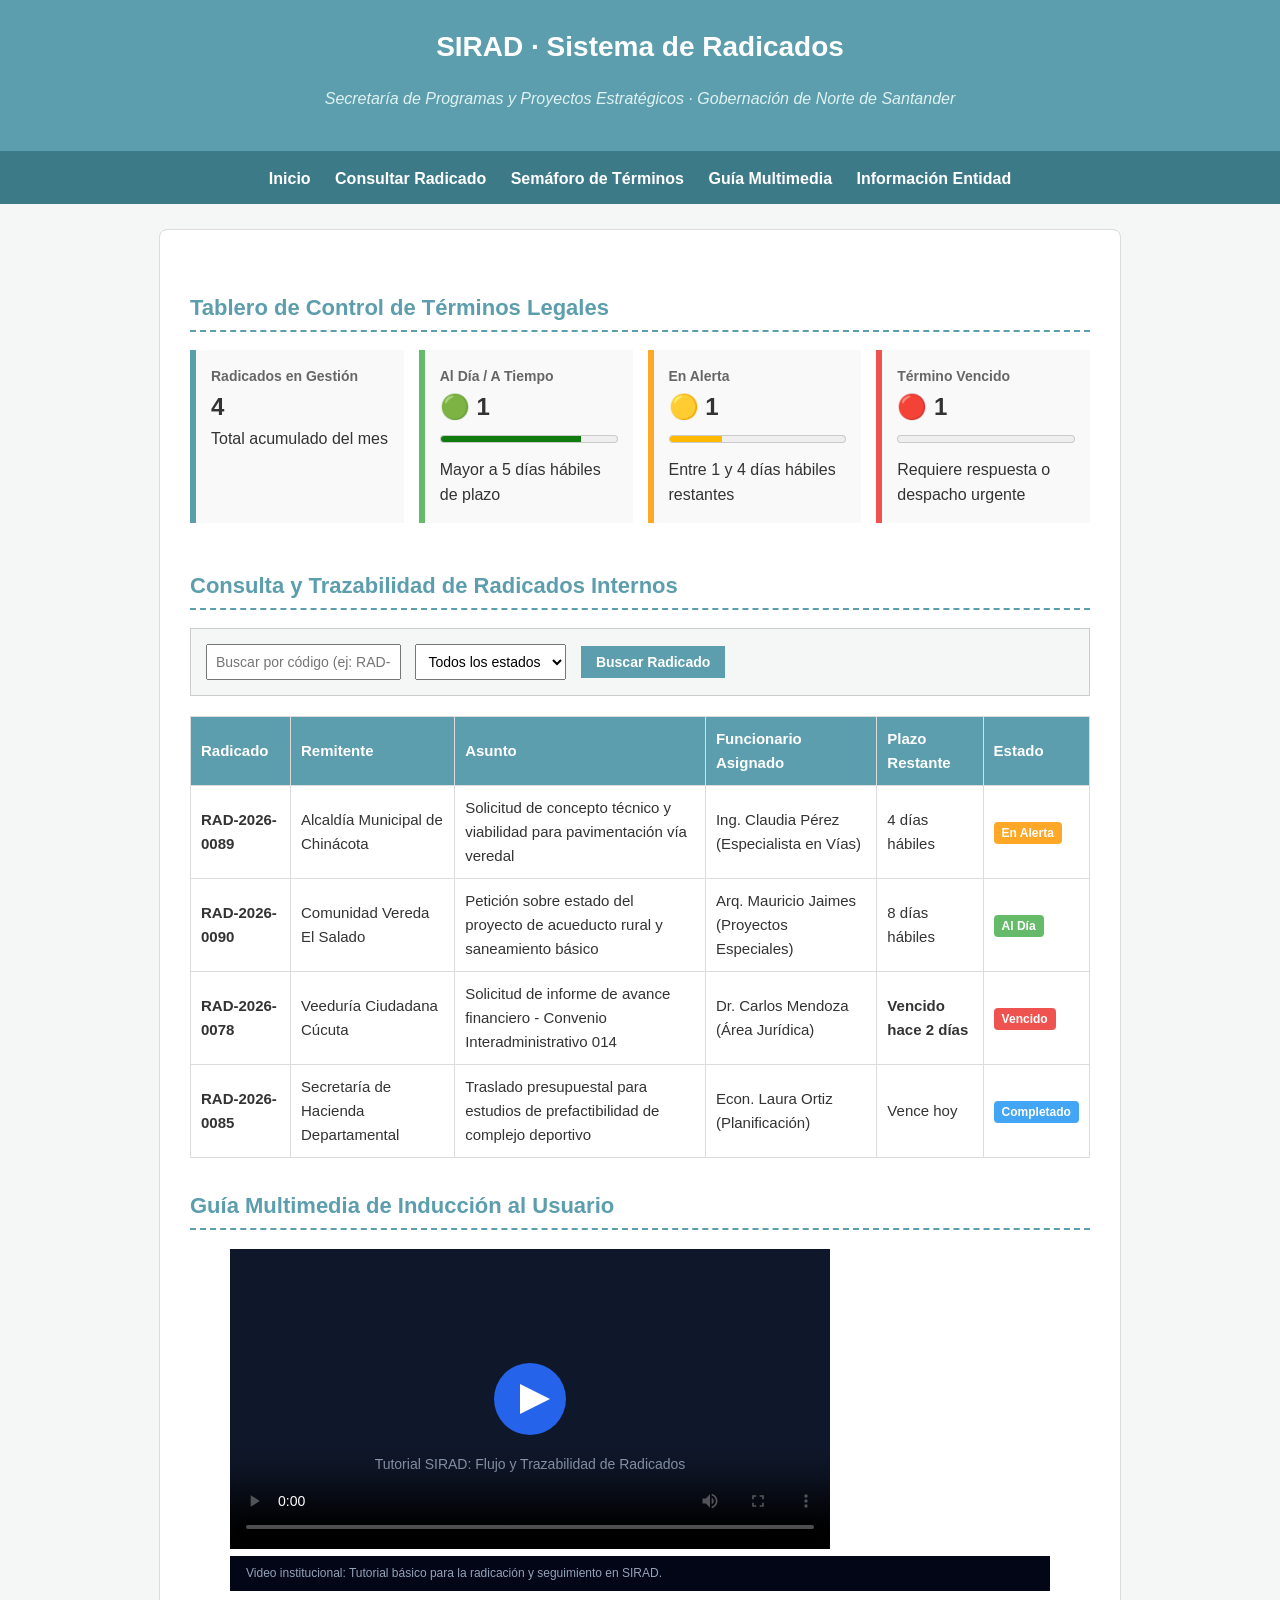
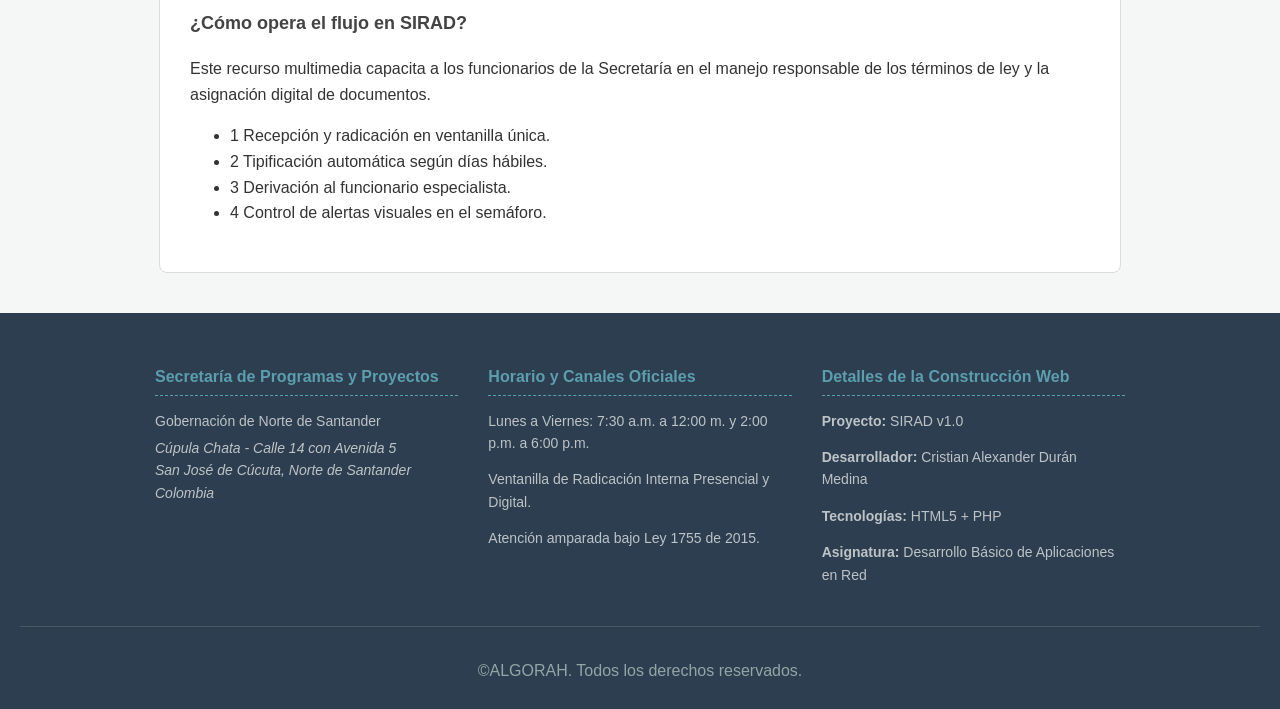
==== index.html @ 724f5de1 "implementacion de las cinco mejoras" ====
<!DOCTYPE html>
<html lang="es-CO">

<head>
    <!-- config basica html -->
    <meta charset="UTF-8">
    <meta name="viewport" content="width=device-width, initial-scale=1.0">
    <meta http-equiv="X-UA-Compatible" content="ie=edge">

    <!-- datos de la pajina y seo -->
    <title>SIRAD · Sistema de Control y Trazabilidad de Radicados</title>
    <meta name="description"
        content="SIRAD: Sistema web para el control de flujo interno, seguimiento de términos legales y semáforo de plazos de correspondencia oficial de la Gobernación de Norte de Santander.">
    <meta name="keywords"
        content="SIRAD, radicados, gestión documental, correspondencia, términos legales, Gobernación Norte de Santander, Cúcuta">
    <meta name="author" content="Cristian Alexander Durán Medina">
    <meta name="DC.Title" content="SIRAD - Sistema de Control y Trazabilidad de Radicados">
    <meta name="DC.Creator" content="Gobernación de Norte de Santander">
    <meta name="robots" content="index, follow">

    <!-- colorcito para el celular -->
    <meta name="theme-color" content="#1e3a8a">

    <!-- para compartir en redes -->
    <meta property="og:title" content="SIRAD · Control y Trazabilidad de Radicados">
    <meta property="og:description"
        content="Plataforma de seguimiento y control de plazos legales para la Secretaría de Programas y Proyectos Estratégicos.">
    <meta property="og:type" content="website">

    <!-- archivo de estilos css -->
    <link rel="stylesheet" href="css/estilos.css">
</head>

<body>

    <!-- cabezera principal del sistema -->
    <header class="site-header">
        <div class="header-container">
            <div class="brand-box">
                <div class="brand-texts">
                    <h1>SIRAD · Sistema de Radicados</h1>
                    <p>Secretaría de Programas y Proyectos Estratégicos · Gobernación de Norte de Santander</p>
                </div>
            </div>
        </div>
    </header>

    <!-- menu de nabegacion -->
    <nav class="site-nav" aria-label="Navegación principal del sistema">
        <div class="nav-container">
            <ul class="nav-list">
                <li><a href="javascript:void(0)" onclick="window.scrollTo({top: 0, behavior: 'smooth'})"
                        class="nav-link active">Inicio</a></li>
                <li><a href="javascript:void(0)"
                        onclick="document.getElementById('consulta').scrollIntoView({behavior: 'smooth'})"
                        class="nav-link">Consultar Radicado</a></li>
                <li><a href="javascript:void(0)"
                        onclick="document.getElementById('semaforo').scrollIntoView({behavior: 'smooth'})"
                        class="nav-link">Semáforo de Términos</a></li>
                <li><a href="javascript:void(0)"
                        onclick="document.getElementById('capacitacion').scrollIntoView({behavior: 'smooth'})"
                        class="nav-link">Guía Multimedia</a></li>
                <li><a href="javascript:void(0)"
                        onclick="document.getElementById('institucional').scrollIntoView({behavior: 'smooth'})"
                        class="nav-link">Información Entidad</a></li>
            </ul>
        </div>
    </nav>

    <main class="main-wrapper">

        <!-- seccion del tablero o kpis -->
        <section id="semaforo" class="kpi-section" aria-labelledby="kpi-heading">
            <h2 id="kpi-heading" class="section-heading">
                Tablero de Control de Términos Legales
            </h2>
            <div class="kpi-grid">
                <article class="kpi-card total">
                    <div class="kpi-title">Radicados en Gestión</div>
                    <div class="kpi-number">4</div>
                    <div class="kpi-desc">Total acumulado del mes</div>
                </article>

                <article class="kpi-card a-tiempo">
                    <div class="kpi-title">Al Día / A Tiempo</div>
                    <div class="kpi-number" style="color: var(--color-status-green);" aria-label="1 radicado al día">🟢 1</div>
                    <meter value="8" min="0" max="10" low="3" high="5" optimum="10" style="width: 100%; margin: 5px 0;"></meter>
                    <div class="kpi-desc">Mayor a 5 días hábiles de plazo</div>
                </article>

                <article class="kpi-card alerta">
                    <div class="kpi-title">En Alerta</div>
                    <div class="kpi-number" style="color: var(--color-status-yellow);" aria-label="1 radicado en alerta">🟡 1</div>
                    <meter value="3" min="0" max="10" low="3" high="5" optimum="10" style="width: 100%; margin: 5px 0;"></meter>
                    <div class="kpi-desc">Entre 1 y 4 días hábiles restantes</div>
                </article>

                <article class="kpi-card vencido">
                    <div class="kpi-title">Término Vencido</div>
                    <div class="kpi-number" style="color: var(--color-status-red);" aria-label="1 radicado vencido">🔴 1</div>
                    <meter value="0" min="0" max="10" low="3" high="5" optimum="10" style="width: 100%; margin: 5px 0;"></meter>
                    <div class="kpi-desc">Requiere respuesta o despacho urgente</div>
                </article>
            </div>
        </section>

        <!-- zona de consulta y tabla -->
        <section id="consulta" class="content-section" aria-labelledby="consulta-heading">
            <h2 id="consulta-heading" class="section-heading">
                Consulta y Trazabilidad de Radicados Internos
            </h2>

            <!-- formulario de busqueda -->
            <form action="#" method="GET" class="search-form" role="search">
                <input type="text" name="q" class="search-input"
                    placeholder="Buscar por código (ej: RAD-2026-0089), remitente o asunto..." value=""
                    aria-label="Término de búsqueda de radicado">
                <select name="estado" class="filter-select" aria-label="Filtrar por estado">
                    <option value="todos" selected>Todos los estados</option>
                    <option value="a_tiempo">🟢 Al Día</option>
                    <option value="alerta">🟡 En Alerta</option>
                    <option value="vencido">🔴 Vencido</option>
                </select>
                <button type="submit" class="btn btn-primary">Buscar Radicado</button>
            </form>

            <!-- tabla con los resultados -->
            <div class="table-responsive">
                <table class="data-table">
                    <thead>
                        <tr>
                            <th scope="col">Radicado</th>
                            <th scope="col">Remitente</th>
                            <th scope="col">Asunto</th>
                            <th scope="col">Funcionario Asignado</th>
                            <th scope="col">Plazo Restante</th>
                            <th scope="col">Estado</th>
                        </tr>
                    </thead>
                    <tbody>
                        <tr>
                            <td><strong>RAD-2026-0089</strong></td>
                            <td>Alcaldía Municipal de Chinácota</td>
                            <td>Solicitud de concepto técnico y viabilidad para pavimentación vía veredal</td>
                            <td>Ing. Claudia Pérez (Especialista en Vías)</td>
                            <td>
                                4 días hábiles
                            </td>
                            <td>
                                <span class="badge-status badge-alerta">
                                    En Alerta </span>
                            </td>
                        </tr>
                        <tr>
                            <td><strong>RAD-2026-0090</strong></td>
                            <td>Comunidad Vereda El Salado</td>
                            <td>Petición sobre estado del proyecto de acueducto rural y saneamiento básico</td>
                            <td>Arq. Mauricio Jaimes (Proyectos Especiales)</td>
                            <td>
                                8 días hábiles
                            </td>
                            <td>
                                <span class="badge-status badge-a_tiempo">
                                    Al Día </span>
                            </td>
                        </tr>
                        <tr>
                            <td><strong>RAD-2026-0078</strong></td>
                            <td>Veeduría Ciudadana Cúcuta</td>
                            <td>Solicitud de informe de avance financiero - Convenio Interadministrativo 014</td>
                            <td>Dr. Carlos Mendoza (Área Jurídica)</td>
                            <td>
                                <span style="color: var(--color-status-red); font-weight: bold;">
                                    <time datetime="2026-09-06">Vencido hace 2 días</time>
                                </span>
                            </td>
                            <td>
                                <span class="badge-status badge-vencido">
                                    Vencido </span>
                            </td>
                        </tr>
                        <tr>
                            <td><strong>RAD-2026-0085</strong></td>
                            <td>Secretaría de Hacienda Departamental</td>
                            <td>Traslado presupuestal para estudios de prefactibilidad de complejo deportivo</td>
                            <td>Econ. Laura Ortiz (Planificación)</td>
                            <td>
                                Vence hoy
                            </td>
                            <td>
                                <span class="badge-status badge-completado">
                                    Completado </span>
                            </td>
                        </tr>
                    </tbody>
                </table>
            </div>
        </section>

        <!-- seccion para el video -->
        <section id="capacitacion" class="multimedia-section" aria-labelledby="multimedia-heading">
            <h2 id="multimedia-heading" class="section-heading">
                Guía Multimedia de Inducción al Usuario
            </h2>
            <div class="multimedia-container">
                <figure class="video-box">
                    <!-- elemento de video nativo html5 -->
                    <video class="video-player" controls preload="metadata"
                        poster="data:image/svg+xml;utf8,<svg xmlns='http://www.w3.org/2000/svg' width='600' height='300' viewBox='0 0 600 300'><rect width='600' height='300' fill='%230f172a'/><circle cx='300' cy='150' r='36' fill='%232563eb'/><polygon points='290,135 320,150 290,165' fill='%23ffffff'/><text x='300' y='220' fill='%2394a3b8' font-size='14' text-anchor='middle' font-family='sans-serif'>Tutorial SIRAD: Flujo y Trazabilidad de Radicados</text></svg>">
                        <source src="recursos/PresentacionProyectoSIRAD.mp4" type="video/mp4">
                        <p>Tu navegador no soporta el elemento de video HTML5. Puede consultar la guía en formato texto.
                        </p>
                    </video>
                    <figcaption
                        style="padding: 0.5rem 1rem; font-size: 0.75rem; color: #94a3b8; background-color: #020617;">
                        Video institucional: Tutorial básico para la radicación y seguimiento en SIRAD.
                    </figcaption>
                </figure>

                <div class="video-info">
                    <h3>¿Cómo opera el flujo en SIRAD?</h3>
                    <p>
                        Este recurso multimedia capacita a los funcionarios de la Secretaría en el manejo responsable de
                        los términos de ley y la asignación digital de documentos.
                    </p>
                    <ul class="step-list">
                        <li><span class="step-num">1</span> Recepción y radicación en ventanilla única.</li>
                        <li><span class="step-num">2</span> Tipificación automática según días hábiles.</li>
                        <li><span class="step-num">3</span> Derivación al funcionario especialista.</li>
                        <li><span class="step-num">4</span> Control de alertas visuales en el semáforo.</li>
                    </ul>
                </div>
            </div>
        </section>

    </main>

    <!-- pie de pagina con los datos -->
    <footer id="institucional" class="site-footer">
        <div class="footer-container">
            <div class="footer-col">
                <h4>Secretaría de Programas y Proyectos</h4>
                <p>Gobernación de Norte de Santander</p>
                <address>
                    Cúpula Chata - Calle 14 con Avenida 5<br>
                    San José de Cúcuta, Norte de Santander<br>
                    Colombia
                </address>
            </div>

            <div class="footer-col">
                <h4>Horario y Canales Oficiales</h4>
                <p>Lunes a Viernes: 7:30 a.m. a 12:00 m. y 2:00 p.m. a 6:00 p.m.</p>
                <p>Ventanilla de Radicación Interna Presencial y Digital.</p>
                <p>Atención amparada bajo Ley 1755 de 2015.</p>
            </div>

            <div class="footer-col">
                <h4>Detalles de la Construcción Web</h4>
                <p><strong>Proyecto:</strong> SIRAD v1.0</p>
                <p><strong>Desarrollador:</strong> Cristian Alexander Durán Medina</p>
                <p><strong>Tecnologías:</strong> HTML5 + PHP</p>
                <p><strong>Asignatura:</strong> Desarrollo Básico de Aplicaciones en Red</p>
            </div>
        </div>

        <div class="footer-bottom">
            <p>&copy;ALGORAH. Todos los derechos reservados.</p>
        </div>
    </footer>

</body>

</html>
---- css/estilos.css ----
body {
    font-family: Arial, Helvetica, sans-serif;
    background-color: #f4f7f6;
    /* fondo de la pajina */
    color: #333333;
    margin: 0;
    padding: 0;
    line-height: 1.6;
}

/* cabezera principal */
.site-header {
    background-color: #5c9ead;
    /* color asul principal */
    color: white;
    padding: 25px;
    text-align: center;
    border-bottom: 3px solid #3d7a88;
}

.site-header h1 {
    margin: 0;
    font-size: 28px;
    /* letra grande titulo */
    font-weight: bold;
    /* negrilla */
}

.site-header p {
    font-size: 16px;
    font-style: italic;
    /* letra cursiba */
    color: #e0f2f1;
}

.user-badge {
    margin-top: 10px;
    font-size: 14px;
}

/* menu de nabegacion */
.site-nav {
    background-color: #3d7a88;
    padding: 12px;
    text-align: center;
}

.site-nav ul {
    list-style: none;
    padding: 0;
    margin: 0;
}

.site-nav li {
    display: inline-block;
    margin: 0 10px;
}

.site-nav a {
    color: white;
    text-decoration: none;
    font-size: 16px;
    font-weight: bold;
}

.site-nav a:hover {
    text-decoration: underline;
    /* cuando se pasa el mause */
}

/* cuerpo principal de la pag */
.main-wrapper {
    width: 85%;
    max-width: 900px;
    margin: 25px auto;
    background-color: white;
    padding: 30px;
    border: 1px solid #dcdcdc;
    border-radius: 8px;
    /* bordes redonditos */
}

/* titulos h2 h3 */
h2 {
    color: #5c9ead;
    /* color del texto */
    font-size: 22px;
    /* tamano de letra */
    border-bottom: 2px dashed #5c9ead;
    padding-bottom: 5px;
    margin-top: 30px;
}

h3 {
    color: #444444;
    font-size: 18px;
}

p {
    font-size: 16px;
    margin-bottom: 15px;
}

/* tarjetas del semaforo */
.kpi-grid {
    display: flex;
    gap: 15px; /* espacio entre las tarjetas */
    flex-wrap: wrap;
}

.kpi-card {
    background-color: #f9f9f9;
    padding: 15px;
    margin-bottom: 15px;
    border-left: 6px solid #5c9ead;
    flex: 1; /* Esto hace que se distribuyan horizontalmente */
    min-width: 150px;
}

.kpi-card.a-tiempo {
    border-left-color: #66bb6a;
}

/* color berde */
.kpi-card.alerta {
    border-left-color: #ffa726;
}

/* color naranga */
.kpi-card.vencido {
    border-left-color: #ef5350;
}

/* color rogo */

.kpi-title {
    font-size: 14px;
    font-weight: bold;
    color: #666;
}

.kpi-number {
    font-size: 24px;
    font-weight: bold;
}

/* form de buscar */
.search-form {
    margin-bottom: 20px;
    padding: 15px;
    background-color: #f4f7f6;
    border: 1px solid #ccc;
}

.search-input,
.filter-select {
    padding: 8px;
    font-size: 14px;
    margin-right: 10px;
}

.btn {
    background-color: #5c9ead;
    color: white;
    padding: 8px 15px;
    border: none;
    font-size: 14px;
    font-weight: bold;
    cursor: pointer;
}

/* tabla normal */
table.data-table {
    width: 100%;
    border-collapse: collapse;
    margin-top: 15px;
    font-size: 15px;
}

table.data-table th,
table.data-table td {
    border: 1px solid #dcdcdc;
    padding: 10px;
    text-align: left;
}

table.data-table th {
    background-color: #5c9ead;
    color: white;
}

/* viñetas de estado en la tabla */
.badge-status {
    padding: 4px 8px;
    border-radius: 4px;
    font-size: 12px;
    font-weight: bold;
    color: white;
}

.badge-a_tiempo {
    background-color: #66bb6a;
}

.badge-alerta {
    background-color: #ffa726;
}

.badge-vencido {
    background-color: #ef5350;
}

.badge-completado {
    background-color: #42a5f5;
}

/* pie de pajina o footer */
.site-footer {
    background-color: #2c3e50; /* color obsuro del footer */
    color: #ecf0f1;
    padding: 30px 20px 10px 20px;
    margin-top: 40px;
    text-align: left;
}

.footer-container {
    display: flex;
    justify-content: space-around;
    flex-wrap: wrap;
    max-width: 1000px;
    margin: 0 auto 20px auto;
}

.footer-col {
    flex: 1;
    min-width: 220px;
    margin: 0 15px 15px 15px;
}

.footer-col h4 {
    color: #5c9ead;
    border-bottom: 1px dashed #5c9ead;
    padding-bottom: 5px;
    margin-bottom: 10px;
    font-size: 16px;
}

.footer-col p, .footer-col address {
    font-size: 14px;
    color: #bdc3c7;
    margin-bottom: 5px;
}

.footer-bottom {
    border-top: 1px solid #455a64;
    padding-top: 15px;
    text-align: center;
    font-size: 13px;
    color: #95a5a6;
}
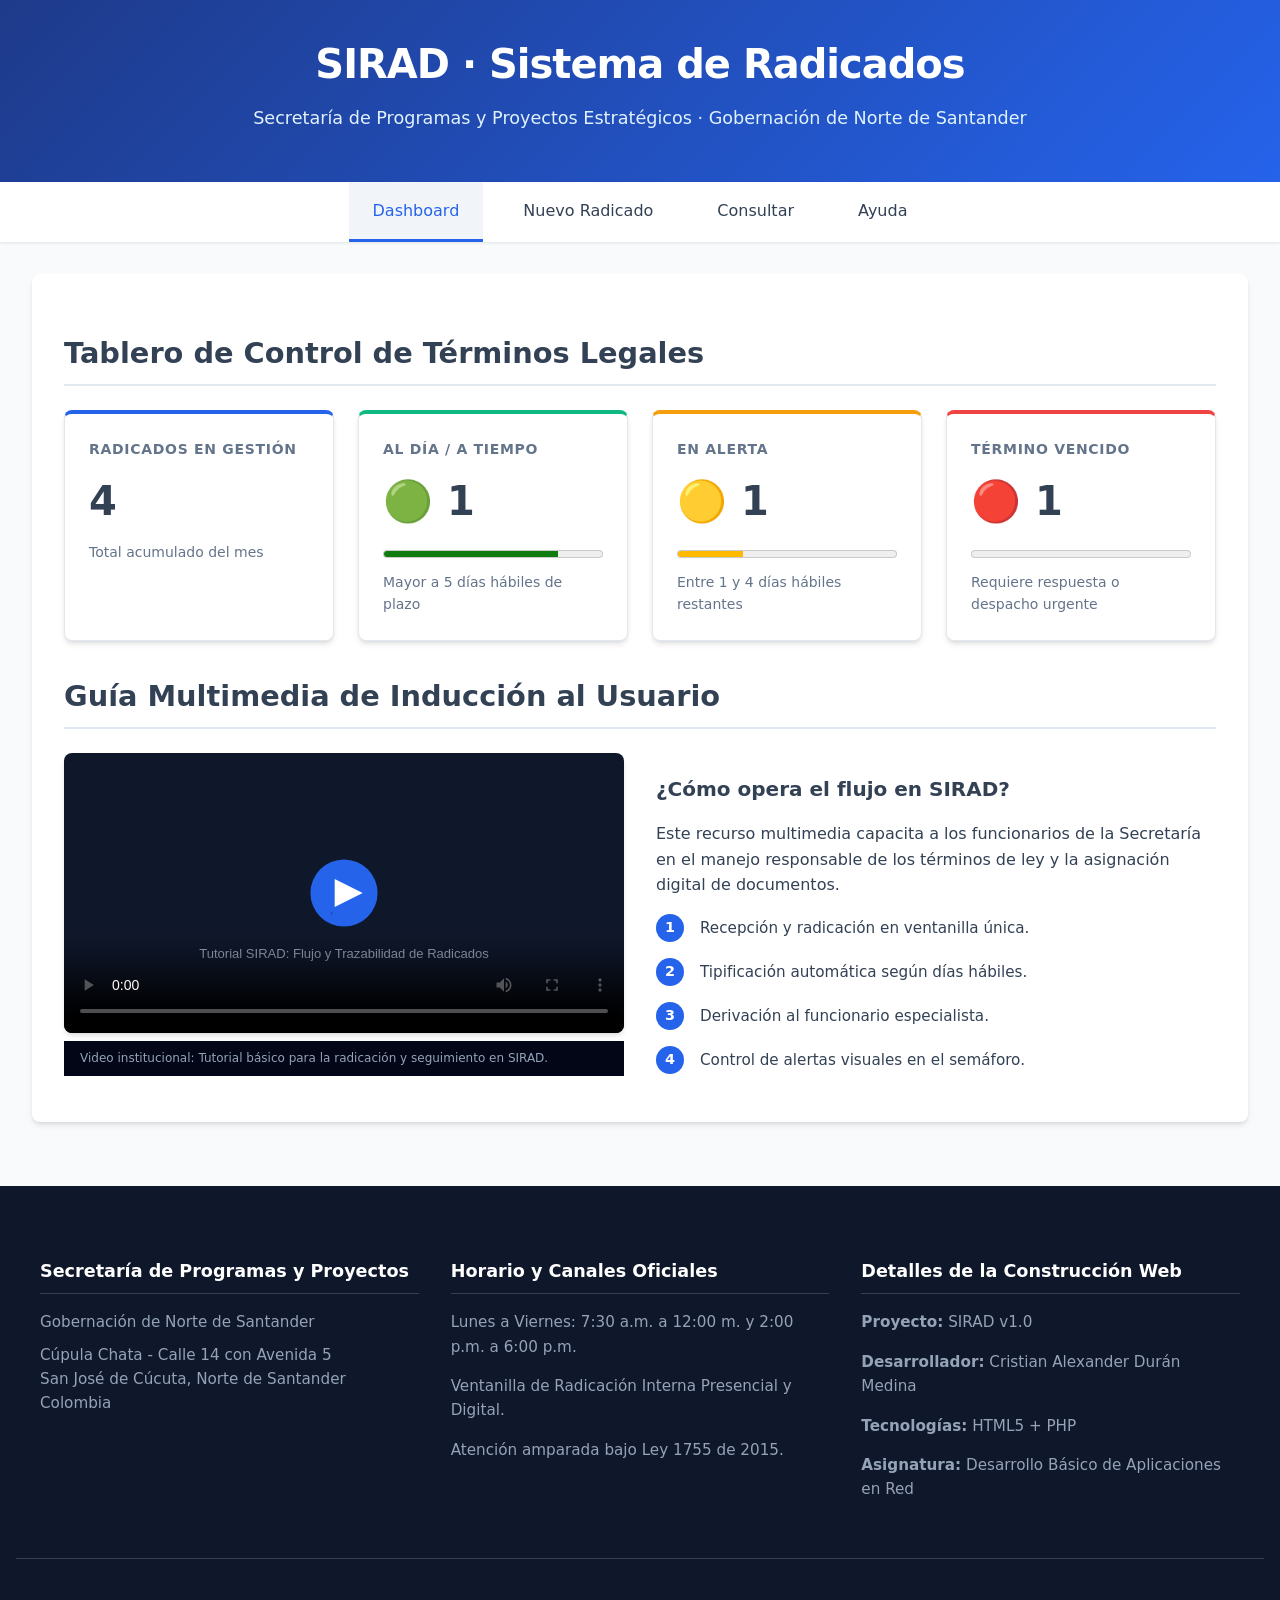
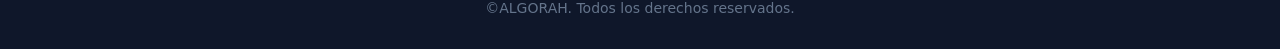
==== commit 5a833486: "frontend" ====
--- a/index.html
+++ b/index.html
@@ -49,20 +49,10 @@
     <nav class="site-nav" aria-label="Navegación principal del sistema">
         <div class="nav-container">
             <ul class="nav-list">
-                <li><a href="javascript:void(0)" onclick="window.scrollTo({top: 0, behavior: 'smooth'})"
-                        class="nav-link active">Inicio</a></li>
-                <li><a href="javascript:void(0)"
-                        onclick="document.getElementById('consulta').scrollIntoView({behavior: 'smooth'})"
-                        class="nav-link">Consultar Radicado</a></li>
-                <li><a href="javascript:void(0)"
-                        onclick="document.getElementById('semaforo').scrollIntoView({behavior: 'smooth'})"
-                        class="nav-link">Semáforo de Términos</a></li>
-                <li><a href="javascript:void(0)"
-                        onclick="document.getElementById('capacitacion').scrollIntoView({behavior: 'smooth'})"
-                        class="nav-link">Guía Multimedia</a></li>
-                <li><a href="javascript:void(0)"
-                        onclick="document.getElementById('institucional').scrollIntoView({behavior: 'smooth'})"
-                        class="nav-link">Información Entidad</a></li>
+                <li><a href="index.html" class="nav-link active">Dashboard</a></li>
+                <li><a href="radicar.html" class="nav-link">Nuevo Radicado</a></li>
+                <li><a href="consultar.html" class="nav-link">Consultar</a></li>
+                <li><a href="index.html#capacitacion" class="nav-link">Ayuda</a></li>
             </ul>
         </div>
     </nav>
@@ -104,98 +94,7 @@
             </div>
         </section>
 
-        <!-- zona de consulta y tabla -->
-        <section id="consulta" class="content-section" aria-labelledby="consulta-heading">
-            <h2 id="consulta-heading" class="section-heading">
-                Consulta y Trazabilidad de Radicados Internos
-            </h2>
 
-            <!-- formulario de busqueda -->
-            <form action="#" method="GET" class="search-form" role="search">
-                <input type="text" name="q" class="search-input"
-                    placeholder="Buscar por código (ej: RAD-2026-0089), remitente o asunto..." value=""
-                    aria-label="Término de búsqueda de radicado">
-                <select name="estado" class="filter-select" aria-label="Filtrar por estado">
-                    <option value="todos" selected>Todos los estados</option>
-                    <option value="a_tiempo">🟢 Al Día</option>
-                    <option value="alerta">🟡 En Alerta</option>
-                    <option value="vencido">🔴 Vencido</option>
-                </select>
-                <button type="submit" class="btn btn-primary">Buscar Radicado</button>
-            </form>
-
-            <!-- tabla con los resultados -->
-            <div class="table-responsive">
-                <table class="data-table">
-                    <thead>
-                        <tr>
-                            <th scope="col">Radicado</th>
-                            <th scope="col">Remitente</th>
-                            <th scope="col">Asunto</th>
-                            <th scope="col">Funcionario Asignado</th>
-                            <th scope="col">Plazo Restante</th>
-                            <th scope="col">Estado</th>
-                        </tr>
-                    </thead>
-                    <tbody>
-                        <tr>
-                            <td><strong>RAD-2026-0089</strong></td>
-                            <td>Alcaldía Municipal de Chinácota</td>
-                            <td>Solicitud de concepto técnico y viabilidad para pavimentación vía veredal</td>
-                            <td>Ing. Claudia Pérez (Especialista en Vías)</td>
-                            <td>
-                                4 días hábiles
-                            </td>
-                            <td>
-                                <span class="badge-status badge-alerta">
-                                    En Alerta </span>
-                            </td>
-                        </tr>
-                        <tr>
-                            <td><strong>RAD-2026-0090</strong></td>
-                            <td>Comunidad Vereda El Salado</td>
-                            <td>Petición sobre estado del proyecto de acueducto rural y saneamiento básico</td>
-                            <td>Arq. Mauricio Jaimes (Proyectos Especiales)</td>
-                            <td>
-                                8 días hábiles
-                            </td>
-                            <td>
-                                <span class="badge-status badge-a_tiempo">
-                                    Al Día </span>
-                            </td>
-                        </tr>
-                        <tr>
-                            <td><strong>RAD-2026-0078</strong></td>
-                            <td>Veeduría Ciudadana Cúcuta</td>
-                            <td>Solicitud de informe de avance financiero - Convenio Interadministrativo 014</td>
-                            <td>Dr. Carlos Mendoza (Área Jurídica)</td>
-                            <td>
-                                <span style="color: var(--color-status-red); font-weight: bold;">
-                                    <time datetime="2026-09-06">Vencido hace 2 días</time>
-                                </span>
-                            </td>
-                            <td>
-                                <span class="badge-status badge-vencido">
-                                    Vencido </span>
-                            </td>
-                        </tr>
-                        <tr>
-                            <td><strong>RAD-2026-0085</strong></td>
-                            <td>Secretaría de Hacienda Departamental</td>
-                            <td>Traslado presupuestal para estudios de prefactibilidad de complejo deportivo</td>
-                            <td>Econ. Laura Ortiz (Planificación)</td>
-                            <td>
-                                Vence hoy
-                            </td>
-                            <td>
-                                <span class="badge-status badge-completado">
-                                    Completado </span>
-                            </td>
-                        </tr>
-                    </tbody>
-                </table>
-            </div>
-        </section>
 
         <!-- seccion para el video -->
         <section id="capacitacion" class="multimedia-section" aria-labelledby="multimedia-heading">
--- a/css/estilos.css
+++ b/css/estilos.css
@@ -1,260 +1,432 @@
+:root {
+    --primary-color: #2563eb;
+    --primary-hover: #1d4ed8;
+    --bg-color: #f8fafc;
+    --text-main: #334155;
+    --text-muted: #64748b;
+    --white: #ffffff;
+    --border-color: #e2e8f0;
+    
+    --success: #10b981;
+    --warning: #f59e0b;
+    --danger: #ef4444;
+    --info: #3b82f6;
+    
+    --radius: 8px;
+    --shadow: 0 4px 6px -1px rgb(0 0 0 / 0.1), 0 2px 4px -2px rgb(0 0 0 / 0.1);
+    --transition: all 0.3s ease;
+}
+
 body {
-    font-family: Arial, Helvetica, sans-serif;
-    background-color: #f4f7f6;
-    /* fondo de la pajina */
-    color: #333333;
+    font-family: 'Segoe UI', system-ui, -apple-system, sans-serif;
+    background-color: var(--bg-color);
+    color: var(--text-main);
     margin: 0;
     padding: 0;
     line-height: 1.6;
 }
 
-/* cabezera principal */
+/* Cabecera Principal */
 .site-header {
-    background-color: #5c9ead;
-    /* color asul principal */
-    color: white;
-    padding: 25px;
+    background: linear-gradient(135deg, #1e3a8a, var(--primary-color));
+    color: var(--white);
+    padding: 2rem 1rem;
     text-align: center;
-    border-bottom: 3px solid #3d7a88;
+    box-shadow: var(--shadow);
 }
 
 .site-header h1 {
     margin: 0;
-    font-size: 28px;
-    /* letra grande titulo */
-    font-weight: bold;
-    /* negrilla */
+    font-size: 2.5rem;
+    font-weight: 700;
+    letter-spacing: -0.025em;
 }
 
 .site-header p {
-    font-size: 16px;
-    font-style: italic;
-    /* letra cursiba */
-    color: #e0f2f1;
-}
-
-.user-badge {
-    margin-top: 10px;
-    font-size: 14px;
-}
-
-/* menu de nabegacion */
+    font-size: 1.1rem;
+    color: #e0f2fe;
+    margin-top: 0.5rem;
+}
+
+/* Menú de Navegación */
 .site-nav {
-    background-color: #3d7a88;
-    padding: 12px;
-    text-align: center;
+    background-color: var(--white);
+    box-shadow: 0 1px 3px 0 rgb(0 0 0 / 0.1);
+    position: sticky;
+    top: 0;
+    z-index: 100;
+}
+
+.nav-container {
+    max-width: 1200px;
+    margin: 0 auto;
 }
 
 .site-nav ul {
     list-style: none;
     padding: 0;
     margin: 0;
-}
-
-.site-nav li {
-    display: inline-block;
-    margin: 0 10px;
+    display: flex;
+    justify-content: center;
+    gap: 1rem;
+    overflow-x: auto;
 }
 
 .site-nav a {
-    color: white;
+    color: var(--text-main);
     text-decoration: none;
-    font-size: 16px;
-    font-weight: bold;
-}
-
-.site-nav a:hover {
-    text-decoration: underline;
-    /* cuando se pasa el mause */
-}
-
-/* cuerpo principal de la pag */
+    padding: 1rem 1.5rem;
+    display: block;
+    font-weight: 500;
+    transition: var(--transition);
+    border-bottom: 3px solid transparent;
+}
+
+.site-nav a:hover, .site-nav a.active {
+    color: var(--primary-color);
+    border-bottom-color: var(--primary-color);
+    background-color: #f1f5f9;
+}
+
+/* Contenedor Principal */
 .main-wrapper {
-    width: 85%;
-    max-width: 900px;
-    margin: 25px auto;
-    background-color: white;
-    padding: 30px;
-    border: 1px solid #dcdcdc;
-    border-radius: 8px;
-    /* bordes redonditos */
-}
-
-/* titulos h2 h3 */
-h2 {
-    color: #5c9ead;
-    /* color del texto */
-    font-size: 22px;
-    /* tamano de letra */
-    border-bottom: 2px dashed #5c9ead;
-    padding-bottom: 5px;
-    margin-top: 30px;
+    width: 90%;
+    max-width: 1200px;
+    margin: 2rem auto;
+    background-color: var(--white);
+    padding: 2rem;
+    border-radius: var(--radius);
+    box-shadow: var(--shadow);
+}
+
+/* Títulos */
+.section-heading {
+    color: var(--text-main);
+    font-size: 1.8rem;
+    margin-bottom: 1.5rem;
+    padding-bottom: 0.5rem;
+    border-bottom: 2px solid var(--border-color);
 }
 
 h3 {
-    color: #444444;
-    font-size: 18px;
-}
-
-p {
-    font-size: 16px;
-    margin-bottom: 15px;
-}
-
-/* tarjetas del semaforo */
+    color: var(--text-main);
+    font-size: 1.25rem;
+    margin-bottom: 1rem;
+}
+
+/* Tarjetas KPI */
 .kpi-grid {
+    display: grid;
+    grid-template-columns: repeat(auto-fit, minmax(220px, 1fr));
+    gap: 1.5rem;
+    margin-bottom: 2rem;
+}
+
+.kpi-card {
+    background: var(--white);
+    padding: 1.5rem;
+    border-radius: var(--radius);
+    box-shadow: var(--shadow);
+    border: 1px solid var(--border-color);
+    border-top: 4px solid var(--primary-color);
+    transition: var(--transition);
+}
+
+.kpi-card:hover {
+    transform: translateY(-5px);
+    box-shadow: 0 10px 15px -3px rgb(0 0 0 / 0.1);
+}
+
+.kpi-card.a-tiempo { border-top-color: var(--success); }
+.kpi-card.alerta { border-top-color: var(--warning); }
+.kpi-card.vencido { border-top-color: var(--danger); }
+
+.kpi-title {
+    font-size: 0.875rem;
+    font-weight: 600;
+    color: var(--text-muted);
+    text-transform: uppercase;
+    letter-spacing: 0.05em;
+}
+
+.kpi-number {
+    font-size: 2.5rem;
+    font-weight: 700;
+    margin: 0.5rem 0;
+    color: var(--text-main);
+}
+
+.kpi-desc {
+    font-size: 0.875rem;
+    color: var(--text-muted);
+}
+
+/* Formulario */
+.search-form {
     display: flex;
-    gap: 15px; /* espacio entre las tarjetas */
+    gap: 1rem;
+    margin-bottom: 2rem;
     flex-wrap: wrap;
-}
-
-.kpi-card {
-    background-color: #f9f9f9;
-    padding: 15px;
-    margin-bottom: 15px;
-    border-left: 6px solid #5c9ead;
-    flex: 1; /* Esto hace que se distribuyan horizontalmente */
-    min-width: 150px;
-}
-
-.kpi-card.a-tiempo {
-    border-left-color: #66bb6a;
-}
-
-/* color berde */
-.kpi-card.alerta {
-    border-left-color: #ffa726;
-}
-
-/* color naranga */
-.kpi-card.vencido {
-    border-left-color: #ef5350;
-}
-
-/* color rogo */
-
-.kpi-title {
-    font-size: 14px;
-    font-weight: bold;
-    color: #666;
-}
-
-.kpi-number {
-    font-size: 24px;
-    font-weight: bold;
-}
-
-/* form de buscar */
-.search-form {
-    margin-bottom: 20px;
-    padding: 15px;
-    background-color: #f4f7f6;
-    border: 1px solid #ccc;
-}
-
-.search-input,
-.filter-select {
-    padding: 8px;
-    font-size: 14px;
-    margin-right: 10px;
+    background-color: #f8fafc;
+    padding: 1rem;
+    border-radius: var(--radius);
+}
+
+.search-input, .filter-select {
+    padding: 0.75rem 1rem;
+    border: 1px solid var(--border-color);
+    border-radius: var(--radius);
+    font-size: 1rem;
+    outline: none;
+    transition: var(--transition);
+    flex: 1;
+    min-width: 200px;
+}
+
+.search-input:focus, .filter-select:focus {
+    border-color: var(--primary-color);
+    box-shadow: 0 0 0 3px rgba(37, 99, 235, 0.1);
 }
 
 .btn {
-    background-color: #5c9ead;
-    color: white;
-    padding: 8px 15px;
+    background-color: var(--primary-color);
+    color: var(--white);
+    padding: 0.75rem 1.5rem;
     border: none;
-    font-size: 14px;
-    font-weight: bold;
+    border-radius: var(--radius);
+    font-size: 1rem;
+    font-weight: 600;
     cursor: pointer;
-}
-
-/* tabla normal */
-table.data-table {
+    transition: var(--transition);
+}
+
+.btn:hover {
+    background-color: var(--primary-hover);
+}
+
+/* Tablas */
+.table-responsive {
+    overflow-x: auto;
+}
+
+.data-table {
     width: 100%;
     border-collapse: collapse;
-    margin-top: 15px;
-    font-size: 15px;
-}
-
-table.data-table th,
-table.data-table td {
-    border: 1px solid #dcdcdc;
-    padding: 10px;
+    background: var(--white);
+    border-radius: var(--radius);
+    overflow: hidden;
+    min-width: 600px;
+}
+
+.data-table th, .data-table td {
+    padding: 1rem;
     text-align: left;
-}
-
-table.data-table th {
-    background-color: #5c9ead;
-    color: white;
-}
-
-/* viñetas de estado en la tabla */
+    border-bottom: 1px solid var(--border-color);
+}
+
+.data-table th {
+    background-color: #f8fafc;
+    font-weight: 600;
+    color: var(--text-main);
+}
+
+.data-table tbody tr:hover {
+    background-color: #f1f5f9;
+}
+
+/* Badges */
 .badge-status {
-    padding: 4px 8px;
-    border-radius: 4px;
-    font-size: 12px;
+    padding: 0.35rem 0.75rem;
+    border-radius: 9999px;
+    font-size: 0.75rem;
+    font-weight: 600;
+    display: inline-block;
+    text-align: center;
+}
+
+.badge-a_tiempo { background-color: #d1fae5; color: #065f46; }
+.badge-alerta { background-color: #fef3c7; color: #92400e; }
+.badge-vencido { background-color: #fee2e2; color: #991b1b; }
+.badge-completado { background-color: #dbeafe; color: #1e40af; }
+
+/* Video Section */
+.multimedia-container {
+    display: grid;
+    grid-template-columns: 1fr 1fr;
+    gap: 2rem;
+    align-items: start;
+    margin-top: 1rem;
+}
+
+@media (max-width: 768px) {
+    .multimedia-container {
+        grid-template-columns: 1fr;
+    }
+}
+
+.video-box {
+    margin: 0;
+}
+
+.video-player {
+    width: 100%;
+    border-radius: var(--radius);
+    box-shadow: var(--shadow);
+}
+
+.step-list {
+    list-style: none;
+    padding: 0;
+}
+
+.step-list li {
+    margin-bottom: 1rem;
+    display: flex;
+    align-items: center;
+    gap: 1rem;
+    font-size: 0.95rem;
+}
+
+.step-num {
+    background-color: var(--primary-color);
+    color: var(--white);
+    width: 28px;
+    height: 28px;
+    display: flex;
+    align-items: center;
+    justify-content: center;
+    border-radius: 50%;
     font-weight: bold;
-    color: white;
-}
-
-.badge-a_tiempo {
-    background-color: #66bb6a;
-}
-
-.badge-alerta {
-    background-color: #ffa726;
-}
-
-.badge-vencido {
-    background-color: #ef5350;
-}
-
-.badge-completado {
-    background-color: #42a5f5;
-}
-
-/* pie de pajina o footer */
+    font-size: 0.9rem;
+    flex-shrink: 0;
+}
+
+/* Footer */
 .site-footer {
-    background-color: #2c3e50; /* color obsuro del footer */
-    color: #ecf0f1;
-    padding: 30px 20px 10px 20px;
-    margin-top: 40px;
-    text-align: left;
+    background-color: #0f172a;
+    color: #cbd5e1;
+    padding: 3rem 1rem 1rem;
+    margin-top: 4rem;
 }
 
 .footer-container {
-    display: flex;
-    justify-content: space-around;
-    flex-wrap: wrap;
-    max-width: 1000px;
-    margin: 0 auto 20px auto;
-}
-
-.footer-col {
-    flex: 1;
-    min-width: 220px;
-    margin: 0 15px 15px 15px;
+    max-width: 1200px;
+    margin: 0 auto;
+    display: grid;
+    grid-template-columns: repeat(auto-fit, minmax(250px, 1fr));
+    gap: 2rem;
 }
 
 .footer-col h4 {
-    color: #5c9ead;
-    border-bottom: 1px dashed #5c9ead;
-    padding-bottom: 5px;
-    margin-bottom: 10px;
-    font-size: 16px;
+    color: var(--white);
+    margin-bottom: 1rem;
+    font-size: 1.1rem;
+    border-bottom: 1px solid #334155;
+    padding-bottom: 0.5rem;
 }
 
 .footer-col p, .footer-col address {
-    font-size: 14px;
-    color: #bdc3c7;
-    margin-bottom: 5px;
+    font-style: normal;
+    margin-bottom: 0.5rem;
+    font-size: 0.95rem;
+    color: #94a3b8;
 }
 
 .footer-bottom {
-    border-top: 1px solid #455a64;
-    padding-top: 15px;
     text-align: center;
-    font-size: 13px;
-    color: #95a5a6;
+    margin-top: 3rem;
+    padding-top: 1.5rem;
+    border-top: 1px solid #334155;
+    font-size: 0.875rem;
+    color: #64748b;
+}
+
+/* Estilos Adicionales para Vistas Nuevas */
+
+/* Formularios */
+.form-group {
+    margin-bottom: 1.5rem;
+}
+
+.form-group label {
+    display: block;
+    margin-bottom: 0.5rem;
+    font-weight: 600;
+    color: var(--text-main);
+}
+
+.form-control {
+    width: 100%;
+    padding: 0.75rem 1rem;
+    border: 1px solid var(--border-color);
+    border-radius: var(--radius);
+    font-size: 1rem;
+    font-family: inherit;
+    transition: var(--transition);
+    box-sizing: border-box;
+}
+
+.form-control:focus {
+    border-color: var(--primary-color);
+    outline: none;
+    box-shadow: 0 0 0 3px rgba(37, 99, 235, 0.1);
+}
+
+textarea.form-control {
+    resize: vertical;
+    min-height: 100px;
+}
+
+/* Línea de tiempo (Timeline) para detalle */
+.timeline {
+    position: relative;
+    padding-left: 2rem;
+    margin-top: 2rem;
+}
+
+.timeline::before {
+    content: '';
+    position: absolute;
+    left: 0;
+    top: 0;
+    bottom: 0;
+    width: 2px;
+    background-color: var(--border-color);
+}
+
+.timeline-item {
+    position: relative;
+    padding-bottom: 2rem;
+}
+
+.timeline-item::before {
+    content: '';
+    position: absolute;
+    left: -2.35rem;
+    top: 0;
+    width: 1rem;
+    height: 1rem;
+    border-radius: 50%;
+    background-color: var(--primary-color);
+    border: 3px solid var(--white);
+    box-shadow: 0 0 0 2px var(--primary-color);
+}
+
+.timeline-date {
+    font-size: 0.85rem;
+    color: var(--text-muted);
+    margin-bottom: 0.25rem;
+    font-weight: bold;
+}
+
+.timeline-content {
+    background-color: #f8fafc;
+    padding: 1rem;
+    border-radius: var(--radius);
+    border: 1px solid var(--border-color);
+}
+
+.timeline-content h4 {
+    margin: 0 0 0.5rem 0;
+    color: var(--text-main);
 }
